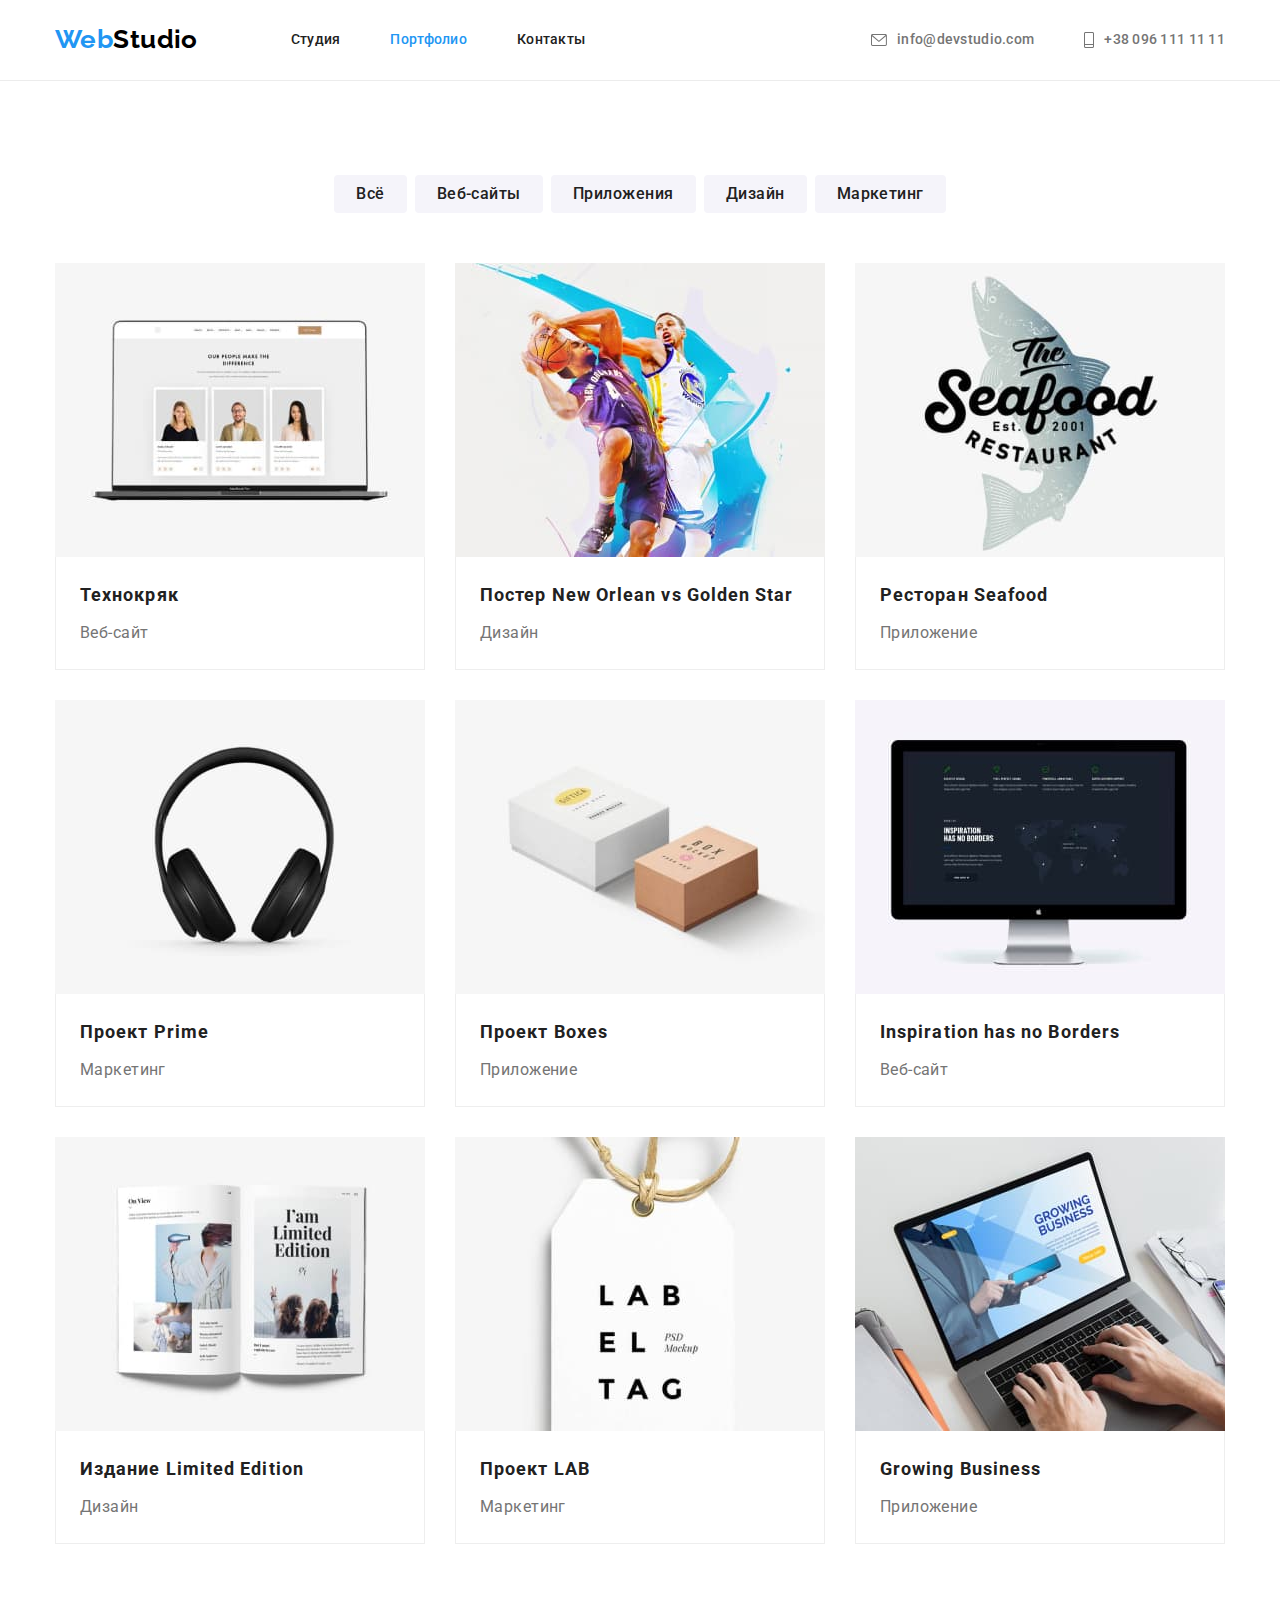
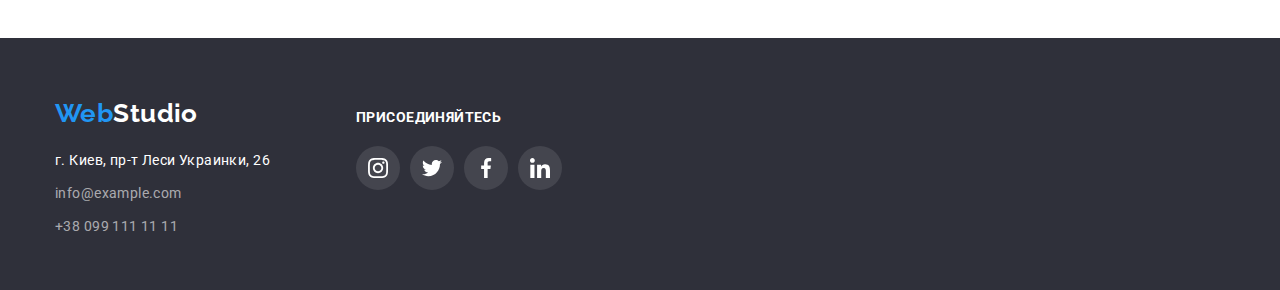
==== portfolio.html @ 7a9667b2 "Файлы домашнего задания 4" ====
<!DOCTYPE html>
<html lang="ru">

<head>
  <meta charset="UTF-8">
  <meta name="viewport" content="width=device-width, initial-scale=1.0">
  <title>WebStudio</title>
  <link rel="icon" href="./images/webstudio-favicon-192x192.png" sizes="192x192">
  <link rel="preconnect" href="https://fonts.gstatic.com">
  <link href="https://fonts.googleapis.com/css2?family=Raleway:wght@700&family=Roboto:wght@400;500;700;900&display=swap" rel="stylesheet"> 
  <link rel="stylesheet"
    href="https://cdnjs.cloudflare.com/ajax/libs/modern-normalize/1.0.0/modern-normalize.min.css"
  />
  <link rel="stylesheet" href="./css/styles.css">
</head>

<body>

  <!-- Заголовок страницы с меню навигации -->
  <header>
    <div class="container main-nav">
      <nav class="site-nav">
        <a class="logo" href="./index.html">
          <span class="web-on-light">Web</span><span class="studio-on-light">Studio</span>
        </a>

        <ul class="site-links list">
          <li class="item"><a class="link" href="./index.html">Студия</a></li>
          <li class="item"><a class="link current" href="./portfolio.html">Портфолио</a></li>
          <li class="item"><a class="link" href="">Контакты</a></li>
        </ul>
      </nav>

      <ul class="contacts-top list">
        <li class="item">
          <a class="link" href="mailto:info@devstudio.com">
            <svg width="16" height="12">
              <use href="./images/sprite.svg#icon-envelope"></use>
            </svg>
            info@devstudio.com
          </a>
        </li>
        <li class="item">
          <a class="link" href="tel:+380961111111">
            <svg width="10" height="16">
              <use href="./images/sprite.svg#icon-phone"></use>
            </svg>
            +38 096 111 11 11
          </a>
        </li>
      </ul>
    </div>
  </header>

  <!-- Основное тело страницы -->
  <main>

    <!-- Портфолио -->
    <section class="section portfolio">
      <div class="container">
        <h1 class="visually-hidden">Наши работы</h1>
        <!-- Селектор контента -->
        <ul class="content-selector list">
          <li><button type="button">Всё</button></li>
          <li><button type="button">Веб-сайты</button></li>
          <li><button type="button">Приложения</button></li>
          <li><button type="button">Дизайн</button></li>
          <li><button type="button">Маркетинг</button></li>
        </ul>

        <!-- Выполненные проекты -->
        <ul class="projects list">
          <li class="project">
            <a href="">
              <img src="./images/technocrak.jpg" alt="Технокряк. Веб-сайт" width="370">
              <div class="project-content">
                <h2>Технокряк</h2>
                <p>Веб-сайт</p>
              </div>
            </a>
          </li>

          <li class="project">
            <a href="">
              <img src="./images/poster-no-vs-gs.jpg" alt="Постер New Orlean vs Golden Star. Дизайн" width="370">
              <div class="project-content">
                <h2>Постер New Orlean vs Golden Star</h2>
                <p>Дизайн</p>
              </div>
            </a>
          </li>

          <li class="project">
            <a href="">
              <img src="./images/restaurant-seafood.jpg" alt="Ресторан Seafood. Приложение" width="370">
              <div class="project-content">
                <h2>Ресторан Seafood</h2>
                <p>Приложение</p>
              </div>
            </a>
          </li>

          <li class="project">
            <a href="">
              <img src="./images/project-prime.jpg" alt="Проект Prime. Маркетинг" width="370">
              <div class="project-content">
                <h2>Проект Prime</h2>
                <p>Маркетинг</p>
              </div>
            </a>
          </li>

          <li class="project">
            <a href="">
              <img src="./images/project-boxes.jpg" alt="Проект Boxes. Приложение" width="370">
              <div class="project-content">
                <h2>Проект Boxes</h2>
                <p>Приложение</p>
              </div>
            </a>
          </li>

          <li class="project">
            <a href="">
              <img src="./images/inspiration-web-site.jpg" alt="Inspiration has no Borders. Веб-сайт" width="370">
              <div class="project-content">
                <h2>Inspiration has no Borders</h2>
                <p>Веб-сайт</p>
              </div>
            </a>
          </li>

          <li class="project">
            <a href="">
              <img src="./images/limited-edition.jpg" alt="Издание Limited Edition. Дизайн" width="370">
              <div class="project-content">
                <h2>Издание Limited Edition</h2>
                <p>Дизайн</p>
              </div>
            </a>
          </li>

          <li class="project">
            <a href="">
              <img src="./images/project-lab.jpg" alt="Проект LAB. Маркетинг" width="370">
              <div class="project-content">
                <h2>Проект LAB</h2>
                <p>Маркетинг</p>
              </div>
            </a>
          </li>

          <li class="project">
            <a href="">
              <img src="./images/growing-business.jpg" alt="Growing Business. Приложение" width="370">
              <div class="project-content">
                <h2>Growing Business</h2>
                <p>Приложение</p>
              </div>
            </a>
          </li>
        </ul>
      </div>
    </section>

  </main>

  <!-- Подвал -->
  <footer class="footer">
    <div class="container">
      <div class="info">
        <a class="logo" href="./index.html">
          <span class="web-on-dark">Web</span><span class="studio-on-dark">Studio</span>
        </a>
        <address>г. Киев, пр-т Леси Украинки, 26</address>
        <ul class="contacts-bottom list">
          <li><a href="mailto:info@example.com">info@example.com</a></li>
          <li><a href="tel:+380991111111">+38 099 111 11 11</a></li>
        </ul>
      </div>
      <div class="socials">
        <p>Присоединяйтесь</p>
        <ul class="list">
          <li>
            <a href="">
              <svg width="20" height="20">
                <use href="./images/sprite.svg#icon-instagram"></use>
              </svg>
            </a>
          </li>
          <li>
            <a href="">
              <svg width="20" height="20">
                <use href="./images/sprite.svg#icon-twitter"></use>
              </svg>
            </a>
          </li>
          <li>
            <a href="">
              <svg width="20" height="20">
                <use href="./images/sprite.svg#icon-facebook"></use>
              </svg>
            </a>
          </li>
          <li>
            <a href="">
              <svg width="20" height="20">
                <use href="./images/sprite.svg#icon-linkedin"></use>
              </svg>
            </a>
          </li>
        </ul>
      </div>
    </div>
  </footer>

</body>

</html>
---- css/styles.css ----
/* Объявление цветов через CSS переменные */
:root {
  --primary-text-color: #212121;
  --secondary-text-color: #757575;
  --bottom-contacts-text-color: rgba(255, 255, 255, 0.6);
  --accent-color: #2196F3;
  --accent-color-trasparent: #2196F399;
  --hero-background-color: #C4C4C4;
  --hero-overlay-color: rgba(47, 48, 58, 0.4);
  --portfolio-stroke-color: #EEEEEE;
  --clients-and-socials-color: #AFB1B8;
  --main-light-color: #FFFFFF;
  --main-light-color-transparent: rgba(255, 255, 255, 0.1);
  --main-light-gray-color: #F5F4FA;
  --main-dark-gray-color: #2F303A;
  --main-black-color: #000000;
  --main-nav-stroke-color: #ECECEC;
}

/* Общая стилизация */
body {
  color: var(--primary-text-color);
  background-color: var(--main-light-color);
  font-family: 'Roboto', sans-serif;
  font-weight: 400;
  font-size: 14px;
  line-height: 1.71;
  letter-spacing: 0.03em;
  /* fill: var(--secondary-text-color); */
}

a {
  text-decoration: none;
}

img, svg, a {
  display: block;
}

h1, h2, h3, p {
  padding: 0px;
  margin: 0px;
}

.container {
  width: 1200px;

  margin-left: auto;
  margin-right: auto;
  padding-left: 15px;
  padding-right: 15px;

  /* Фон для тестирования размеров контейнера */
  /* background-color: wheat; */
}

.section {
  padding-top: 94px;
  padding-bottom: 94px;
}

.section.no-padding-bottom {
  padding-bottom: 0px;
}

/* Прячем заголовки */
.visually-hidden {
  position: absolute;
  width: 1px;
  height: 1px;
  margin: -1px;
  border: 0;
  padding: 0;
  clip: rect(0 0 0 0);
  overflow: hidden;
}

/* Логотип */
.logo {
  display: block;
  font-family: 'Raleway', sans-serif;
  font-weight: 700;
  font-size: 26px;
  line-height: 1.19;
}

/* Логотип на светлом фоне */
.logo .web-on-light {
  color: var(--accent-color);
}
.logo:hover .web-on-light,
.logo:focus .web-on-light {
  color: var(--main-black-color);
}
.logo .studio-on-light {
  color: var(--main-black-color);
}
.logo:hover .studio-on-light,
.logo:focus .studio-on-light {
  color: var(--accent-color);
}


/* Логотип на тёмном фоне */
.logo .web-on-dark {
  color: var(--accent-color);
}
.logo:hover .web-on-dark,
.logo:focus .web-on-dark {
  color: var(--main-light-color);
}
.logo .studio-on-dark {
  color: var(--main-light-color);
}
.logo:hover .studio-on-dark,
.logo:focus .studio-on-dark {
  color: var(--accent-color);
}

/* Список без буллетов */
.list {
  padding: 0px;
  margin: 0px;
  list-style: none;
}

/* Заголовок страницы с меню навигации */
header {
  border-bottom: 1px solid var(--main-nav-stroke-color);
}

.main-nav {
  display: flex;
  justify-content: space-around;
  align-items: center;
}

.site-nav {
  display: flex;
  margin-right: auto;
}

.site-nav .logo {
  margin-right: 93px;
  padding-top: 24px;
  padding-bottom: 25px;
}

.site-links {
  display: flex;
}

.site-links .link {
  display: block;

  padding-top: 32px;
  padding-bottom: 32px;

  color: var(--primary-text-color);
  
  font-weight: 500;
  line-height: 1.14;
  letter-spacing: 0.02em;
}

.site-links .item:not(:last-child) {
  margin-right: 50px;
}

.contacts-top svg {
  margin-right: 10px;

  fill: currentColor;
}

.site-links .link:hover,
.site-links .link:focus,
.site-links .link.current,
.contacts-top a:hover,
.contacts-top a:focus {
  color: var(--accent-color);
}

.site-links .link.current:hover,
.site-links .link.current:focus {
	color: var(--primary-text-color);
}

.contacts-top {
  display: flex;
}

.contacts-top .link {
  display: flex;
  align-items: center;

  padding-top: 32px;
  padding-bottom: 32px;

  color: var(--secondary-text-color);

  font-weight: 500;
  line-height: 1.14;
  letter-spacing: 0.02em;
}

.contacts-top .item:not(:last-child) {
  margin-right: 50px;
}

/* Заставка */
.hero {
  max-width: 1600px;
  height: 600px;
  margin-left: auto;
  margin-right: auto;
  padding-top: 200px;

  background-color: var(--hero-background-color);
  background-image: linear-gradient(var(--hero-overlay-color), var(--hero-overlay-color)),
    url("../images/hero_img.jpg");
  background-repeat: no-repeat;
  background-position: center;
  background-size: cover;

  text-align: center;
}

.hero-title {
  color: var(--main-light-color);

  margin-top: 0px;
  margin-bottom: 30px;

  font-weight: 900;
  font-size: 44px;
  line-height: 1.36;
  letter-spacing: 0.06em;
  text-transform: uppercase;
}

.hero-button {
  display: inline-block;

  min-width: 200px;
  border-radius: 4px;
  padding: 10px 34px;

  color: var(--main-light-color);
  background-color: var(--accent-color);
  box-shadow: 0px 4px 4px rgba(0, 0, 0, 0.15);

  text-align: center;
  font-weight: 700;
  font-size: 16px;
  line-height: 1.87;
  text-align: center;
  letter-spacing: 0.06em;
}

.hero-button:hover,
.hero-button:focus {
  color: var(--main-black-color);
  background-color: var(--main-light-gray-color);
}

/* Заголовки секций */
.section-title {
  margin-top: 0px;
  margin-bottom: 50px;

  font-weight: 700;
  font-size: 36px;
  line-height: 1.17;
  text-align: center;
}

/* Особенности и преимущества */
.features p {
  color: var(--secondary-text-color);

  margin-top: 0px;
}

.features.list {
  display: flex;
}

.features.list li {
  width: calc((100% - 90px) / 4);
}

.features.list li:not(:last-child) {
  margin-right: 30px;
}

.features.list h3 {
  margin-top: 0px;
  margin-bottom: 10px;

  font-weight: 700;
  line-height: 1.14;
  text-transform: uppercase;
}

.features.list div {
  display: flex;
  justify-content: center;
  align-items: center;

  height: 120px;
  margin-bottom: 30px;

  background-color: var(--main-light-gray-color);
}

/* Чем мы занимаемся */
.our-works .list {
  display: flex;
}

.our-works .list li:not(:last-child) {
  margin-right: 30px;
}

/* Наша команда */
.team {
  background: var(--main-light-gray-color);
}

.teammates.list {
  display: flex;
}

.teammates.list > li {
  border-radius: 0px 0px 4px 4px;

  background-color: var(--main-light-color);
  box-shadow: 0px 1px 3px rgba(0, 0, 0, 0.12), 
    0px 1px 1px rgba(0, 0, 0, 0.14), 
    0px 2px 1px rgba(0, 0, 0, 0.2);
}

.teammates.list > li:not(:last-child) {
  margin-right: 30px;
}

.teammates.list h3 {
  margin-top: 30px;
  margin-bottom: 10px;

  font-weight: 500;
  font-size: 16px;
  line-height: 1.19;
  text-align: center;
}

.teammates.list p {
  color: var(--secondary-text-color);

  margin-top: 0px;
  margin-bottom: 16px;

  font-size: 16px;
  line-height: 1.19;
  text-align: center;
}

.team .socials {
  display: flex;
  justify-content: center;

  margin-bottom: 30px;
}

.team .socials .list {
  display: flex;
}

.team .socials li:not(:last-child) {
  margin-right: 10px;
}

.team .socials a {
  display: flex;
  justify-content: center;
  align-items: center;

  width: 44px;
  height: 44px;
  border-radius: 50%;

  fill: var(--clients-and-socials-color);
  background-color: var(--main-light-color);
}

.team .socials a:hover, 
.team .socials a:focus {
  fill: var(--main-light-color);
  background-color: var(--accent-color);
}

/* .footer .socials p {
  margin-bottom: 20px;

  color: var(--main-light-color);

  font-weight: 700;
  font-size: 14px;
  line-height: 1.14;
  letter-spacing: 0.03em;
  text-transform: uppercase;
} */

/* Постоянные клиенты */

.clients .list {
  display: flex;
}

.clients .list li:not(:last-child) {
  margin-right: 30px;
}

.clients .list li {
  display: flex;

  width: calc((100% - 150px) / 6);
}

.clients .list a {
  display: flex;
  justify-content: center;
  align-items: center;

  width: 100%;
  height: 90px;

  fill: var(--clients-and-socials-color);
  border: 1px solid var(--clients-and-socials-color);
  border-radius: 4px;
}

.clients .list a:hover,
.clients .list a:focus {
  fill: var(--accent-color);
  border: 1px solid var(--accent-color);
}

/* Подвал */
.footer {
  background-color: var(--main-dark-gray-color);
}

.footer .container {
  display: flex;
  align-items: baseline;
  height: 252px;
}

.footer .info {
  margin-right: 86px;
}

.footer .logo {
  margin-top: 40px;
  padding-top: 20px;
  padding-bottom: 20px;
}

.footer address{
  color: var(--main-light-color);
  font-style: normal;
}

.contacts-bottom li {
  margin-top: 9px;
}

.contacts-bottom a {
  color: var(--bottom-contacts-text-color);
}

.contacts-bottom a:hover,
.contacts-bottom a:focus {
  color: var(--accent-color-trasparent);
}

.footer .socials .list {
  display: flex;
}

.footer .socials li:not(:last-child) {
  margin-right: 10px;
}

.footer .socials a {
  display: flex;
  justify-content: center;
  align-items: center;

  width: 44px;
  height: 44px;
  border-radius: 50%;

  fill: var(--main-light-color);
  background-color: var(--main-light-color-transparent);
}

.footer .socials a:hover, 
.footer .socials a:focus {
  background-color: var(--accent-color);
}

.footer .socials p {
  margin-bottom: 20px;

  color: var(--main-light-color);

  font-weight: 700;
  font-size: 14px;
  line-height: 1.14;
  letter-spacing: 0.03em;
  text-transform: uppercase;
}

/* Портфолио */
.portfolio h1 {
  color: var(--main-black-color);
  font-weight: 900;
  font-size: 44px;
  line-height: 1.36;
  text-align: center;
  letter-spacing: 0.06em;
  text-transform: uppercase;
}

/* Селектор контента */
.content-selector {
  display: flex;
  justify-content: center;
  margin-bottom: 50px;
}

.content-selector li {
  margin-right: 8px;
}

.content-selector li:last-child {
  margin-right: 0px;
}

.content-selector button {
  display: block;
  height: 38px;
  border: 0px;
  border-radius: 4px;
  font-weight: 500;
  font-size: 16px;
  line-height: 1.625;
  text-align: center;
  letter-spacing: 0.03em;

  color: var(--primary-text-color);
  background-color: var(--main-light-gray-color);

  padding: 0px 22px;
}

.content-selector button:hover,
.content-selector button:focus {
  color: var(--main-light-color);
  background-color: var(--accent-color);

  box-shadow: 0px 3px 1px rgba(0, 0, 0, 0.1), 
    0px 1px 2px rgba(0, 0, 0, 0.08), 
    0px 2px 2px rgba(0, 0, 0, 0.12);
}

/* Выполненные проекты */
.projects.list {
  display: flex;
  flex-wrap: wrap;
}

.projects.list .project {
  width: calc((100% - 60px) / 3);
  margin-right: 30px;
  margin-bottom: 30px;

  background-color: var(--main-light-color);
}

.projects.list .project a:hover,
.projects.list .project a:focus {
  box-shadow: 0px 1px 1px rgba(0, 0, 0, 0.12), 
    0px 4px 4px rgba(0, 0, 0, 0.06), 
    1px 4px 6px rgba(0, 0, 0, 0.16);
}

.projects.list .project:nth-child(3n) {
  margin-right: 0px;
}

.projects.list .project:nth-last-child(-n + 3) {
  margin-bottom: 0px;
}

.projects.list .project-content {
  border-right: 1px solid var(--portfolio-stroke-color);
  border-bottom: 1px solid var(--portfolio-stroke-color);
  border-left: 1px solid var(--portfolio-stroke-color);
  padding: 20px 24px;
}

.project-content h2 {
  color: var(--primary-text-color);
  font-weight: 700;
  font-size: 18px;
  line-height: 2;
  letter-spacing: 0.06em;
  margin-bottom: 4px;
}

.project-content p {
  color: var(--secondary-text-color);
  font-size: 16px;
  line-height: 2;
}
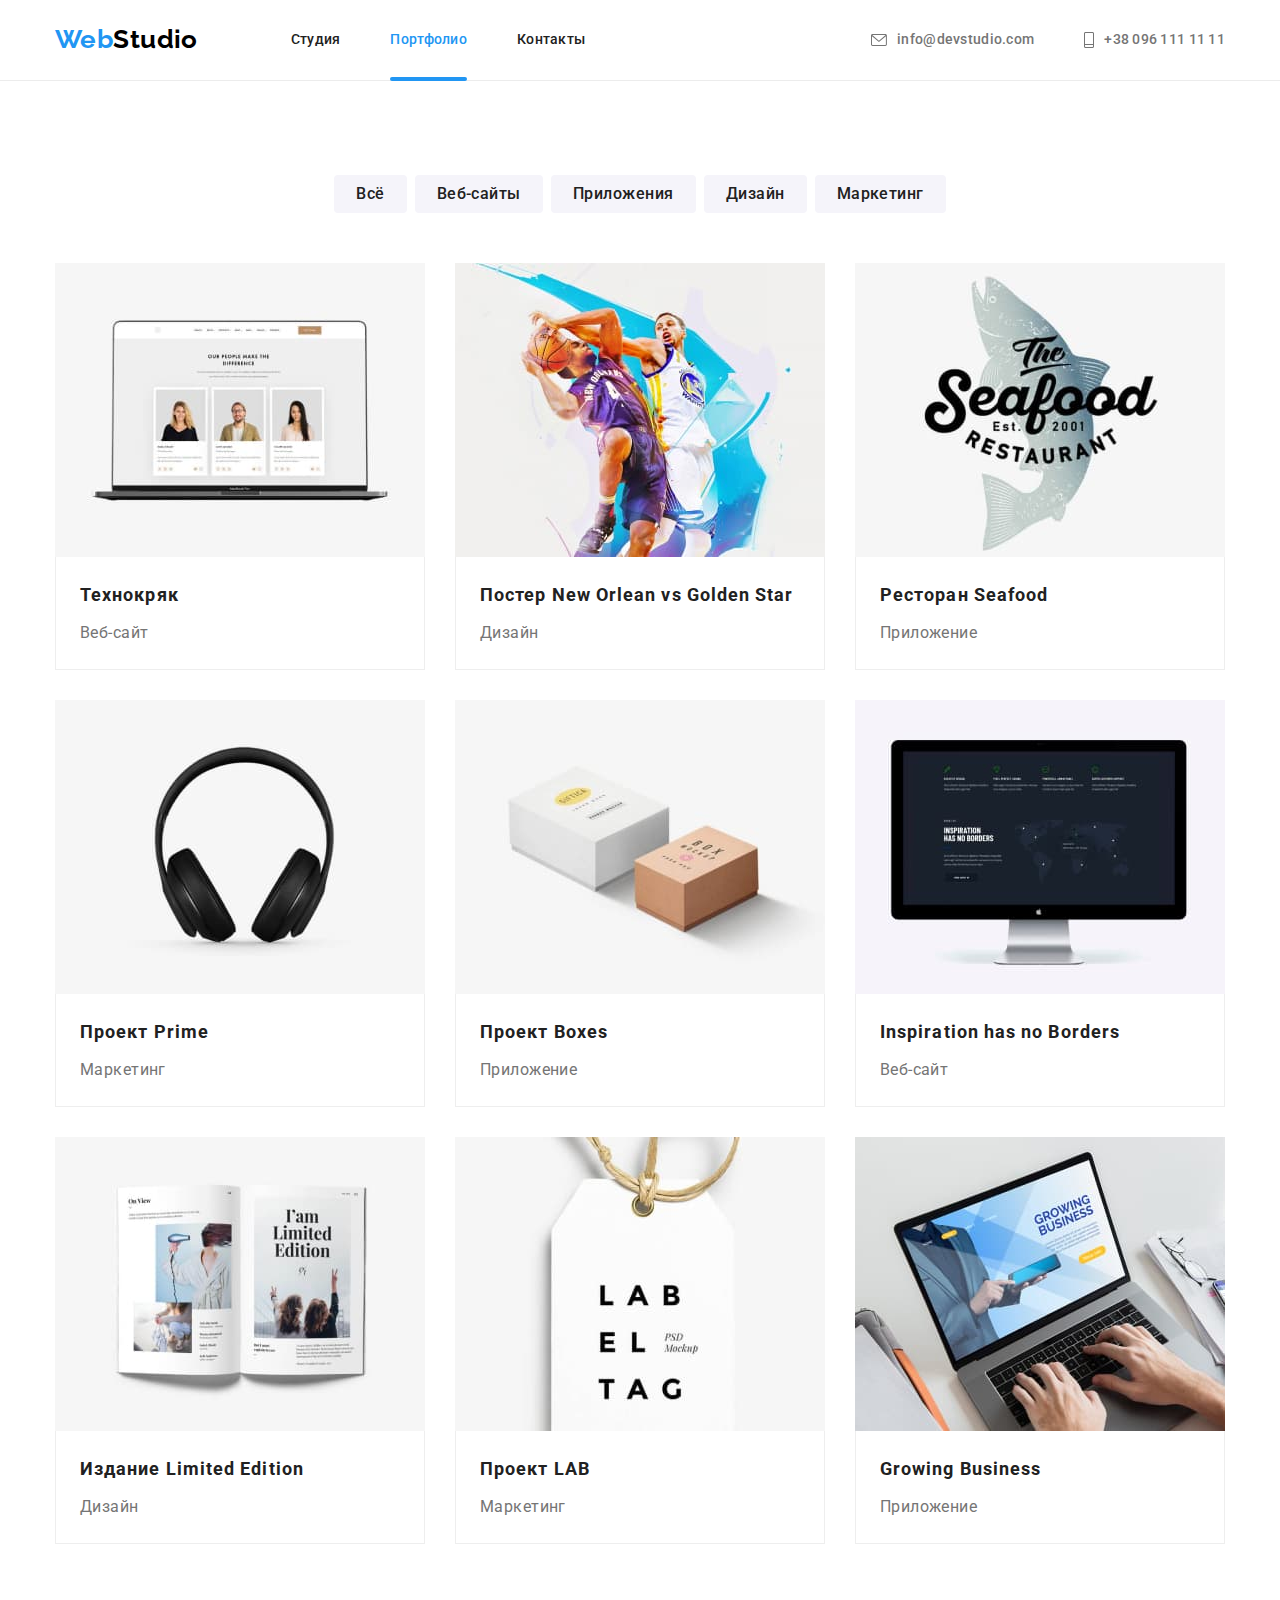
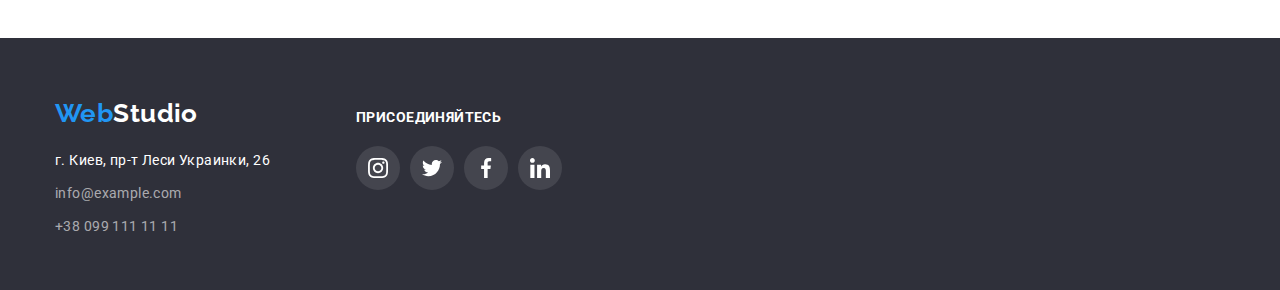
==== commit 5ebc3227: "Добавлен оверлей поверх картинок в Портфолио" ====
--- a/portfolio.html
+++ b/portfolio.html
@@ -72,7 +72,12 @@
         <ul class="projects list">
           <li class="project">
             <a href="">
-              <img src="./images/technocrak.jpg" alt="Технокряк. Веб-сайт" width="370">
+              <div class="thumb">
+                <div class="overlay">
+                  <p>Технокряк это современная площадка распространения коронавируса. Компании используют эту платформу для цифрового шпионажа и атак на защищённые сервера конкурентов.</p>
+                </div>
+                <img src="./images/technocrak.jpg" alt="Технокряк. Веб-сайт" width="370">
+              </div>
               <div class="project-content">
                 <h2>Технокряк</h2>
                 <p>Веб-сайт</p>
@@ -82,7 +87,12 @@
 
           <li class="project">
             <a href="">
-              <img src="./images/poster-no-vs-gs.jpg" alt="Постер New Orlean vs Golden Star. Дизайн" width="370">
+              <div class="thumb">
+                <div class="overlay">
+                  <p>Технокряк это современная площадка распространения коронавируса. Компании используют эту платформу для цифрового шпионажа и атак на защищённые сервера конкурентов.</p>
+                </div>
+                <img src="./images/poster-no-vs-gs.jpg" alt="Постер New Orlean vs Golden Star. Дизайн" width="370">
+              </div>
               <div class="project-content">
                 <h2>Постер New Orlean vs Golden Star</h2>
                 <p>Дизайн</p>
@@ -92,7 +102,12 @@
 
           <li class="project">
             <a href="">
-              <img src="./images/restaurant-seafood.jpg" alt="Ресторан Seafood. Приложение" width="370">
+              <div class="thumb">
+                <div class="overlay">
+                  <p>Технокряк это современная площадка распространения коронавируса. Компании используют эту платформу для цифрового шпионажа и атак на защищённые сервера конкурентов.</p>
+                </div>
+                <img src="./images/restaurant-seafood.jpg" alt="Ресторан Seafood. Приложение" width="370">
+              </div>
               <div class="project-content">
                 <h2>Ресторан Seafood</h2>
                 <p>Приложение</p>
@@ -102,7 +117,12 @@
 
           <li class="project">
             <a href="">
-              <img src="./images/project-prime.jpg" alt="Проект Prime. Маркетинг" width="370">
+              <div class="thumb">
+                <div class="overlay">
+                  <p>Технокряк это современная площадка распространения коронавируса. Компании используют эту платформу для цифрового шпионажа и атак на защищённые сервера конкурентов.</p>
+                </div>
+                <img src="./images/project-prime.jpg" alt="Проект Prime. Маркетинг" width="370">
+              </div>
               <div class="project-content">
                 <h2>Проект Prime</h2>
                 <p>Маркетинг</p>
@@ -112,7 +132,12 @@
 
           <li class="project">
             <a href="">
-              <img src="./images/project-boxes.jpg" alt="Проект Boxes. Приложение" width="370">
+              <div class="thumb">
+                <div class="overlay">
+                  <p>Технокряк это современная площадка распространения коронавируса. Компании используют эту платформу для цифрового шпионажа и атак на защищённые сервера конкурентов.</p>
+                </div>
+                <img src="./images/project-boxes.jpg" alt="Проект Boxes. Приложение" width="370">
+              </div>
               <div class="project-content">
                 <h2>Проект Boxes</h2>
                 <p>Приложение</p>
@@ -122,7 +147,12 @@
 
           <li class="project">
             <a href="">
-              <img src="./images/inspiration-web-site.jpg" alt="Inspiration has no Borders. Веб-сайт" width="370">
+              <div class="thumb">
+                <div class="overlay">
+                  <p>Технокряк это современная площадка распространения коронавируса. Компании используют эту платформу для цифрового шпионажа и атак на защищённые сервера конкурентов.</p>
+                </div>
+                <img src="./images/inspiration-web-site.jpg" alt="Inspiration has no Borders. Веб-сайт" width="370">
+              </div>
               <div class="project-content">
                 <h2>Inspiration has no Borders</h2>
                 <p>Веб-сайт</p>
@@ -132,7 +162,12 @@
 
           <li class="project">
             <a href="">
-              <img src="./images/limited-edition.jpg" alt="Издание Limited Edition. Дизайн" width="370">
+              <div class="thumb">
+                <div class="overlay">
+                  <p>Технокряк это современная площадка распространения коронавируса. Компании используют эту платформу для цифрового шпионажа и атак на защищённые сервера конкурентов.</p>
+                </div>
+                <img src="./images/limited-edition.jpg" alt="Издание Limited Edition. Дизайн" width="370">
+              </div>
               <div class="project-content">
                 <h2>Издание Limited Edition</h2>
                 <p>Дизайн</p>
@@ -142,7 +177,12 @@
 
           <li class="project">
             <a href="">
-              <img src="./images/project-lab.jpg" alt="Проект LAB. Маркетинг" width="370">
+              <div class="thumb">
+                <div class="overlay">
+                  <p>Технокряк это современная площадка распространения коронавируса. Компании используют эту платформу для цифрового шпионажа и атак на защищённые сервера конкурентов.</p>
+                </div>
+                <img src="./images/project-lab.jpg" alt="Проект LAB. Маркетинг" width="370">
+              </div>
               <div class="project-content">
                 <h2>Проект LAB</h2>
                 <p>Маркетинг</p>
@@ -152,7 +192,12 @@
 
           <li class="project">
             <a href="">
-              <img src="./images/growing-business.jpg" alt="Growing Business. Приложение" width="370">
+              <div class="thumb">
+                <div class="overlay">
+                  <p>Технокряк это современная площадка распространения коронавируса. Компании используют эту платформу для цифрового шпионажа и атак на защищённые сервера конкурентов.</p>
+                </div>
+                <img src="./images/growing-business.jpg" alt="Growing Business. Приложение" width="370">
+              </div>
               <div class="project-content">
                 <h2>Growing Business</h2>
                 <p>Приложение</p>
--- a/css/styles.css
+++ b/css/styles.css
@@ -5,8 +5,10 @@
   --bottom-contacts-text-color: rgba(255, 255, 255, 0.6);
   --accent-color: #2196F3;
   --accent-color-trasparent: #2196F399;
+  --accent-color-trasparent-2: #2196F3E6;
   --hero-background-color: #C4C4C4;
   --hero-overlay-color: rgba(47, 48, 58, 0.4);
+  --our-works-overlay-color: rgba(47, 48, 58, 0.8);
   --portfolio-stroke-color: #EEEEEE;
   --clients-and-socials-color: #AFB1B8;
   --main-light-color: #FFFFFF;
@@ -15,6 +17,8 @@
   --main-dark-gray-color: #2F303A;
   --main-black-color: #000000;
   --main-nav-stroke-color: #ECECEC;
+  --timing: 250ms;
+  --timing-function: cubic-bezier(0.4, 0, 0.2, 1);
 }
 
 /* Общая стилизация */
@@ -26,7 +30,6 @@
   font-size: 14px;
   line-height: 1.71;
   letter-spacing: 0.03em;
-  /* fill: var(--secondary-text-color); */
 }
 
 a {
@@ -87,6 +90,8 @@
 /* Логотип на светлом фоне */
 .logo .web-on-light {
   color: var(--accent-color);
+
+  transition: color var(--timing) var(--timing-function);
 }
 .logo:hover .web-on-light,
 .logo:focus .web-on-light {
@@ -94,6 +99,8 @@
 }
 .logo .studio-on-light {
   color: var(--main-black-color);
+
+  transition: color var(--timing) var(--timing-function);
 }
 .logo:hover .studio-on-light,
 .logo:focus .studio-on-light {
@@ -104,6 +111,8 @@
 /* Логотип на тёмном фоне */
 .logo .web-on-dark {
   color: var(--accent-color);
+
+  transition: color var(--timing) var(--timing-function);
 }
 .logo:hover .web-on-dark,
 .logo:focus .web-on-dark {
@@ -115,6 +124,8 @@
 .logo:hover .studio-on-dark,
 .logo:focus .studio-on-dark {
   color: var(--accent-color);
+
+  transition: color var(--timing) var(--timing-function);
 }
 
 /* Список без буллетов */
@@ -152,38 +163,54 @@
 
 .site-links .link {
   display: block;
+  position: relative;
 
   padding-top: 32px;
   padding-bottom: 32px;
 
   color: var(--primary-text-color);
-  
+
   font-weight: 500;
   line-height: 1.14;
   letter-spacing: 0.02em;
+
+  transition: color var(--timing) var(--timing-function);
 }
 
 .site-links .item:not(:last-child) {
   margin-right: 50px;
-}
-
-.contacts-top svg {
-  margin-right: 10px;
-
-  fill: currentColor;
 }
 
 .site-links .link:hover,
 .site-links .link:focus,
 .site-links .link.current,
-.contacts-top a:hover,
-.contacts-top a:focus {
+.contacts-top .link:hover,
+.contacts-top .link:focus {
   color: var(--accent-color);
 }
 
 .site-links .link.current:hover,
 .site-links .link.current:focus {
-	color: var(--primary-text-color);
+  color: var(--primary-text-color);
+}
+
+.site-links .link.current::after {
+  content: "";
+  display: block;
+  position: absolute;
+
+  bottom: -1px;
+  width: 100%;
+  height: 4px;
+  border-radius: 2px;
+
+  background-color: var(--accent-color);
+
+  transition: background-color var(--timing) var(--timing-function);
+}
+
+.site-links .link.current:hover::after {
+  background-color: var(--primary-text-color);
 }
 
 .contacts-top {
@@ -202,10 +229,18 @@
   font-weight: 500;
   line-height: 1.14;
   letter-spacing: 0.02em;
+
+  transition: color var(--timing) var(--timing-function);
 }
 
 .contacts-top .item:not(:last-child) {
   margin-right: 50px;
+}
+
+.contacts-top svg {
+  margin-right: 10px;
+
+  fill: currentColor;
 }
 
 /* Заставка */
@@ -256,6 +291,9 @@
   line-height: 1.87;
   text-align: center;
   letter-spacing: 0.06em;
+
+  transition: color var(--timing) var(--timing-function),
+    background-color var(--timing) var(--timing-function);
 }
 
 .hero-button:hover,
@@ -319,6 +357,31 @@
   display: flex;
 }
 
+.our-works .list li {
+  position: relative;
+}
+
+.our-works .list .overlay {
+  position: absolute;
+  display: flex;
+  justify-content: center;
+  align-items: center;
+
+  bottom: 0px;
+  width: 100%;
+  height: 70px;
+
+  background-color: var(--our-works-overlay-color);
+}
+
+.our-works .list h3 {
+  font-weight: 700;
+  line-height: 1.14;
+  text-transform: uppercase;
+
+  color: var(--main-light-color);
+}
+
 .our-works .list li:not(:last-child) {
   margin-right: 30px;
 }
@@ -392,6 +455,9 @@
 
   fill: var(--clients-and-socials-color);
   background-color: var(--main-light-color);
+
+  transition: fill var(--timing) var(--timing-function),
+    background-color var(--timing) var(--timing-function);
 }
 
 .team .socials a:hover, 
@@ -400,18 +466,6 @@
   background-color: var(--accent-color);
 }
 
-/* .footer .socials p {
-  margin-bottom: 20px;
-
-  color: var(--main-light-color);
-
-  font-weight: 700;
-  font-size: 14px;
-  line-height: 1.14;
-  letter-spacing: 0.03em;
-  text-transform: uppercase;
-} */
-
 /* Постоянные клиенты */
 
 .clients .list {
@@ -439,6 +493,9 @@
   fill: var(--clients-and-socials-color);
   border: 1px solid var(--clients-and-socials-color);
   border-radius: 4px;
+
+  transition: fill var(--timing) var(--timing-function),
+    border var(--timing) var(--timing-function);
 }
 
 .clients .list a:hover,
@@ -479,6 +536,8 @@
 
 .contacts-bottom a {
   color: var(--bottom-contacts-text-color);
+
+  transition: color var(--timing) var(--timing-function);
 }
 
 .contacts-bottom a:hover,
@@ -505,6 +564,8 @@
 
   fill: var(--main-light-color);
   background-color: var(--main-light-color-transparent);
+
+  transition: background-color var(--timing) var(--timing-function);
 }
 
 .footer .socials a:hover, 
@@ -561,10 +622,15 @@
   text-align: center;
   letter-spacing: 0.03em;
 
+  padding: 0px 22px;
+
   color: var(--primary-text-color);
   background-color: var(--main-light-gray-color);
-
-  padding: 0px 22px;
+  cursor: pointer;
+
+  transition: color var(--timing) var(--timing-function),
+    background-color var(--timing) var(--timing-function),
+    box-shadow var(--timing) var(--timing-function);
 }
 
 .content-selector button:hover,
@@ -589,6 +655,10 @@
   margin-bottom: 30px;
 
   background-color: var(--main-light-color);
+}
+
+.projects.list .project a {
+  transition: box-shadow var(--timing) var(--timing-function);
 }
 
 .projects.list .project a:hover,
@@ -613,17 +683,53 @@
   padding: 20px 24px;
 }
 
+.projects.list .thumb {
+  position: relative;
+  overflow: hidden;
+}
+
+.projects.list .overlay {
+  position: absolute;
+  display: flex;
+  justify-content: center;
+  align-items: center;
+
+  width: 100%;
+  height: 100%;
+
+  background-color: var(--accent-color-trasparent-2);
+
+  transform: translateY(100%);
+  transition: transform var(--timing) var(--timing-function);
+}
+
+.projects.list a:hover .overlay {
+  transform: translateY(0%);
+}
+
+.projects.list .overlay p {
+  font-size: 18px;
+  line-height: 1.56;
+
+  margin-left: 24px;
+  margin-right: 24px;
+
+  color: var(--main-light-color);
+}
+
 .project-content h2 {
-  color: var(--primary-text-color);
   font-weight: 700;
   font-size: 18px;
   line-height: 2;
   letter-spacing: 0.06em;
   margin-bottom: 4px;
+
+  color: var(--primary-text-color);
 }
 
 .project-content p {
-  color: var(--secondary-text-color);
   font-size: 16px;
   line-height: 2;
+
+  color: var(--secondary-text-color);
 }